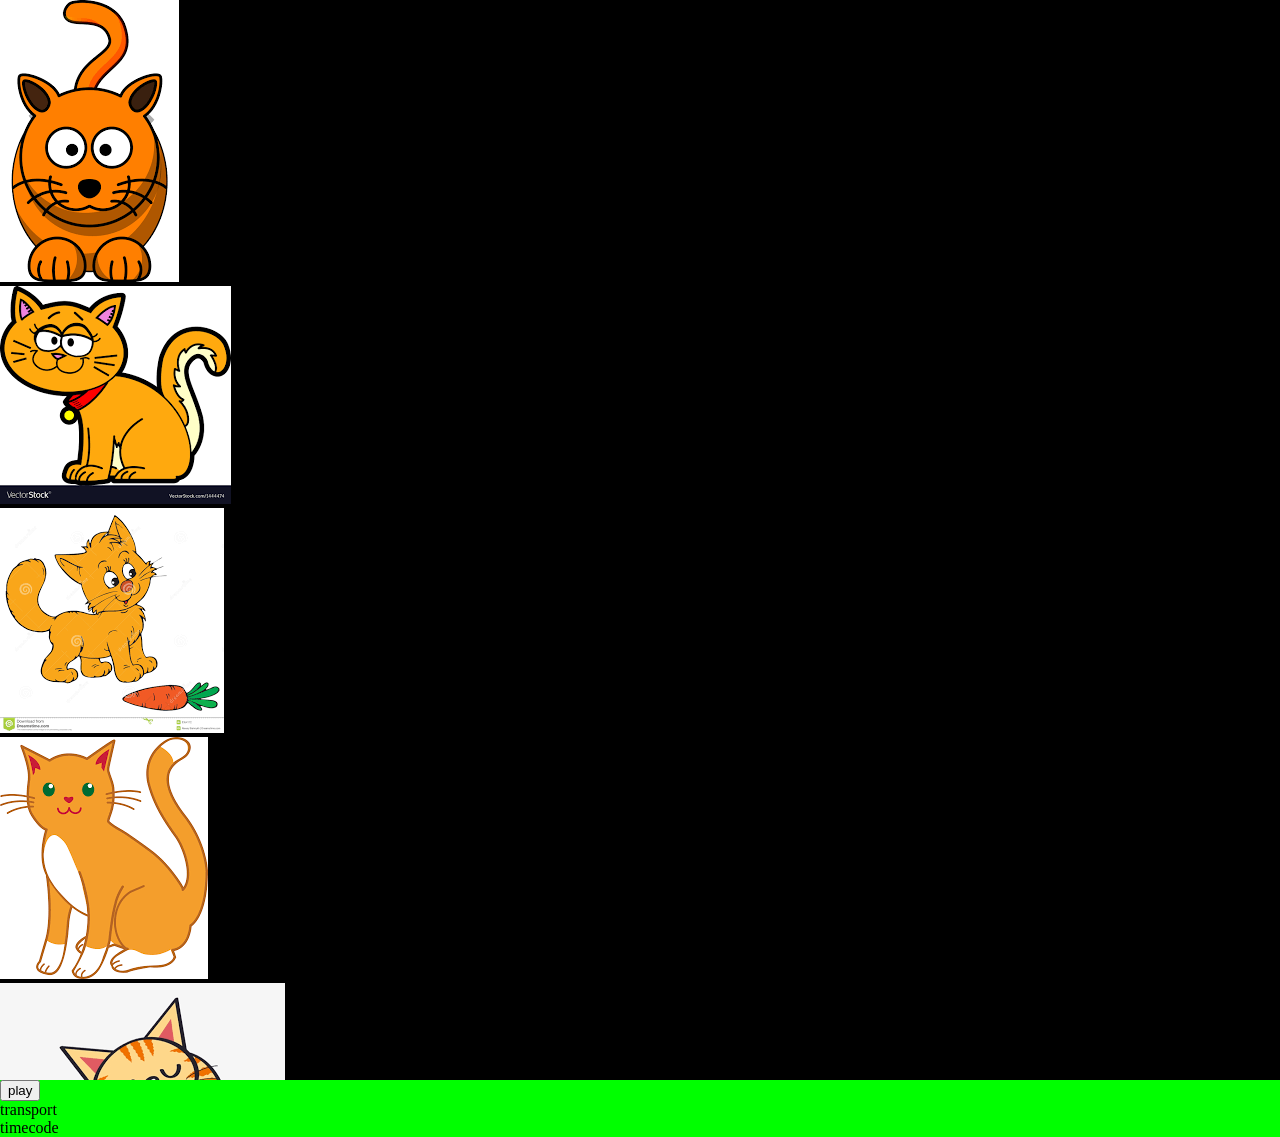
==== alan/index.html @ a13b0baf "Prototype 0 #1" ====
<!DOCTYPE html>
<html lang="en">
  <head>
    <meta charset="UTF-8" />
    <meta name="viewport" content="width=device-width, initial-scale=1.0" />
    <meta http-equiv="X-UA-Compatible" content="ie=edge" />
    <title>Document</title>
    <link rel="stylesheet" href="./css/styles.css" />
    <link rel="stylesheet" href="./css/family.css" />
  </head>
  <body>
    <!-- The scene element will be rendered to the video file. -->
    <div id="scene">
      <div id="dad" class="family">
        <div class="layer1">
          <div class="layer2">
            <img class="img" src="images/dad.png"></img>
          </div>          
        </div>        
      </div>      
      <div id="mom" class="family">
        <div class="layer1">
          <div class="layer2">
            <img class="img" src="images/mom.png"></img>
          </div>          
        </div>        
      </div>      
      <div id="bro" class="family">
        <div class="layer1">
          <div class="layer2">
            <img class="img" src="images/bro.png"></img>
          </div>          
        </div>        
      </div>      
      <div id="sis" class="family">
        <div class="layer1">
          <div class="layer2">
            <img class="img" src="images/sis.png"></img>
          </div>          
        </div>        
      </div>      
      <div id="beb" class="family">
        <div class="layer1">
          <div class="layer2">
            <img class="img" src="images/beb.png"></img>
          </div>          
        </div>        
      </div>
    </div>
      
    <button type="button" id="play">play</button>
    <div id="transport">transport</div>
    <div id="timecode">timecode</div>

    <audio id="song" src="audio/ff_type_001.mp3"></audio>
    <audio id="tick" src="audio/tick.wav"></audio>
    
    <script src="https://ajax.googleapis.com/ajax/libs/jquery/3.5.1/jquery.min.js"></script>
    <script src="https://cdnjs.cloudflare.com/ajax/libs/gsap/3.5.1/gsap.min.js"></script>
    <script type="module" src="./js/script.js"></script>
    <script src="./js/init.js"></script>
  </body>
</html>
---- alan/css/styles.css ----
:root {
    background: #0f0;
  }
  
  :root.is-transparent {
    background: transparent;
  }
  
  body {
    margin: 0;
    padding: 0;
  }
  
  #scene {
    background: #000;
    color: white;
    width: 1920px;
    height: 1080px;
    overflow: hidden;
    contain: strict;
  }
  
  :root.is-transparent #scene {
    background: transparent;
  }
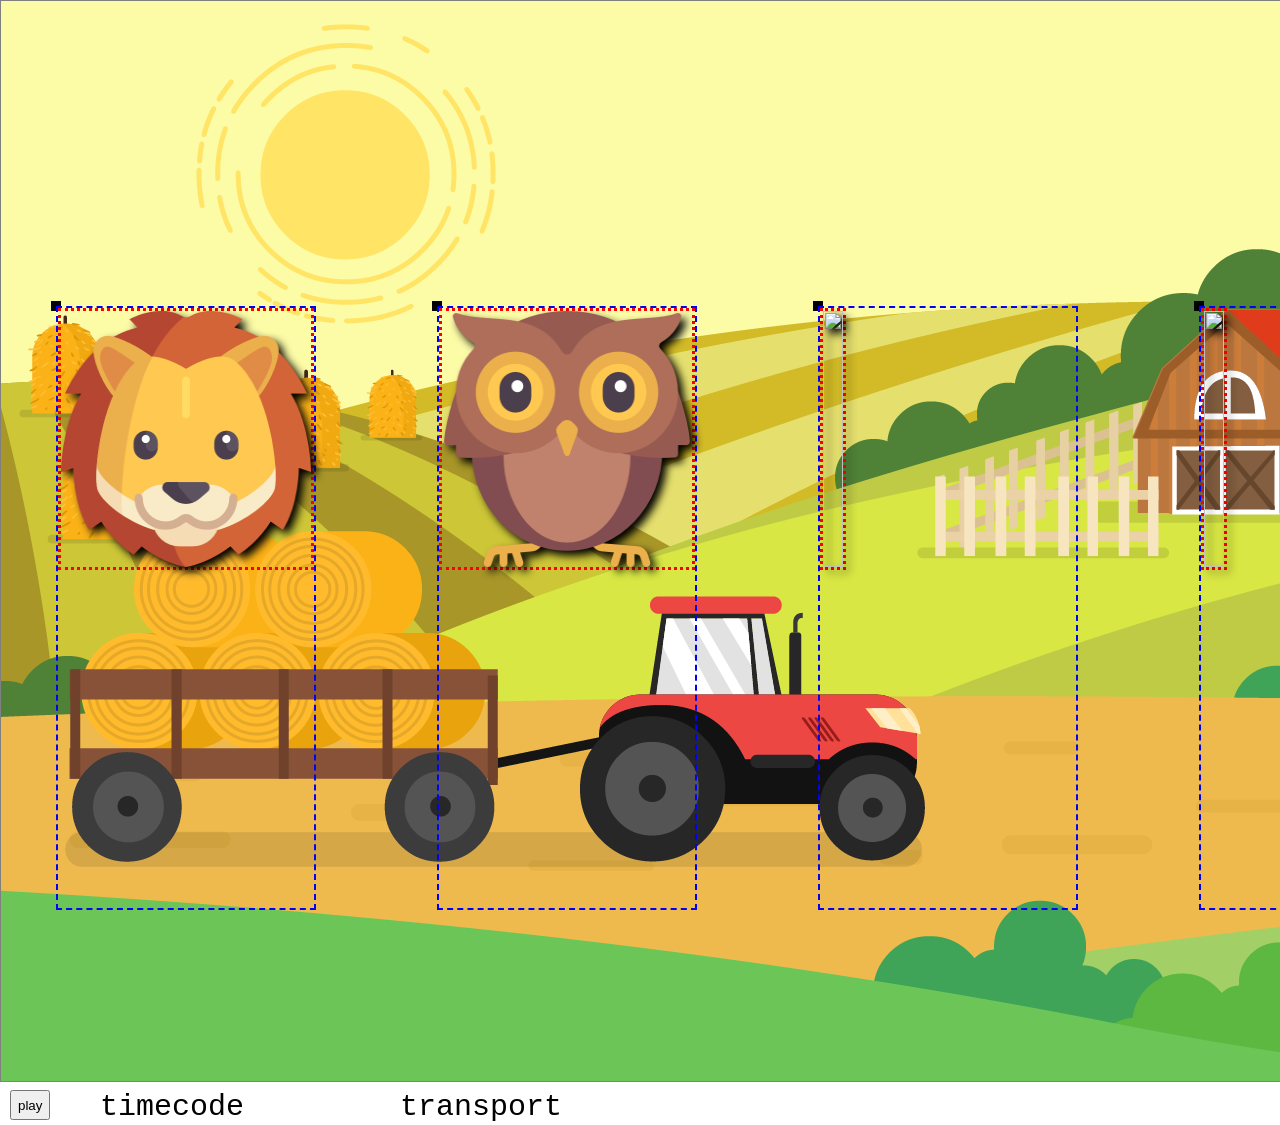
==== commit e80fcfa7: "Prototype 0 #1 complete" ====
--- a/alan/index.html
+++ b/alan/index.html
@@ -57,7 +57,7 @@
     
     <script src="https://ajax.googleapis.com/ajax/libs/jquery/3.5.1/jquery.min.js"></script>
     <script src="https://cdnjs.cloudflare.com/ajax/libs/gsap/3.5.1/gsap.min.js"></script>
-    <script type="module" src="./js/script.js"></script>
+    <script type="module" src="./js/main.js"></script>
     <script src="./js/init.js"></script>
   </body>
 </html>
--- a/alan/css/styles.css
+++ b/alan/css/styles.css
@@ -1,25 +1,53 @@
 :root {
-    background: #0f0;
-  }
+}
   
-  :root.is-transparent {
-    background: transparent;
-  }
+:root.is-transparent {
+  background: transparent;
+}
   
-  body {
-    margin: 0;
-    padding: 0;
-  }
+body {
+  margin: 0;
+  padding: 0;
+}
   
-  #scene {
-    background: #000;
-    color: white;
-    width: 1920px;
-    height: 1080px;
-    overflow: hidden;
-    contain: strict;
-  }
+#transport {
+  position: absolute;
+  left: 400px;
+  top: 1090px;
+  font-family: monospace;
+  font-size: 30px;
+}
+
+#timecode {
+  position: absolute;
+  left: 100px;
+  top: 1090px;
+  font-family: monospace;
+  font-size: 30px;
+}
+
+#play {
+  position: absolute;
+  left: 10px;
+  top: 1090px;
+  width: 40px;
+  height: 30px;
+}
+
+#scene {
+  width: 1920px;
+  height: 1080px;
+  contain: strict;
+  background-image: url(../images/farm.png);
+  overflow: hidden;
+  border-width: 1px;
+  border-style: solid;
+  border-color: grey;
+  border-image: initial;
+}
+
+
   
-  :root.is-transparent #scene {
-    background: transparent;
-  }+:root.is-transparent #scene {
+  background: transparent;
+}
--- a/alan/css/family.css
+++ b/alan/css/family.css
@@ -0,0 +1,34 @@
+.family {
+    position: absolute;
+    top: 300px;
+    z-index: -10;
+    border-width: 5px;
+    border-style: dashed;
+    border-color: black;
+    border-image: initial;
+}
+
+.layer1 {
+    position: absolute;
+    width: 256px;
+    height: 600px;
+    border-width: 2px;
+    border-style: dashed;
+    border-color: blue;
+    border-image: initial;
+}
+
+.layer2 {
+    position: absolute;
+    height: 256px;
+    border-width: 3px;
+    border-style: dotted;
+    border-color: red;
+    border-image: initial;
+}
+
+.img {
+    filter: drop-shadow(rgb(0, 0, 0) 5px 5px 4px);
+    width: 100%;
+    height: 100%;
+}
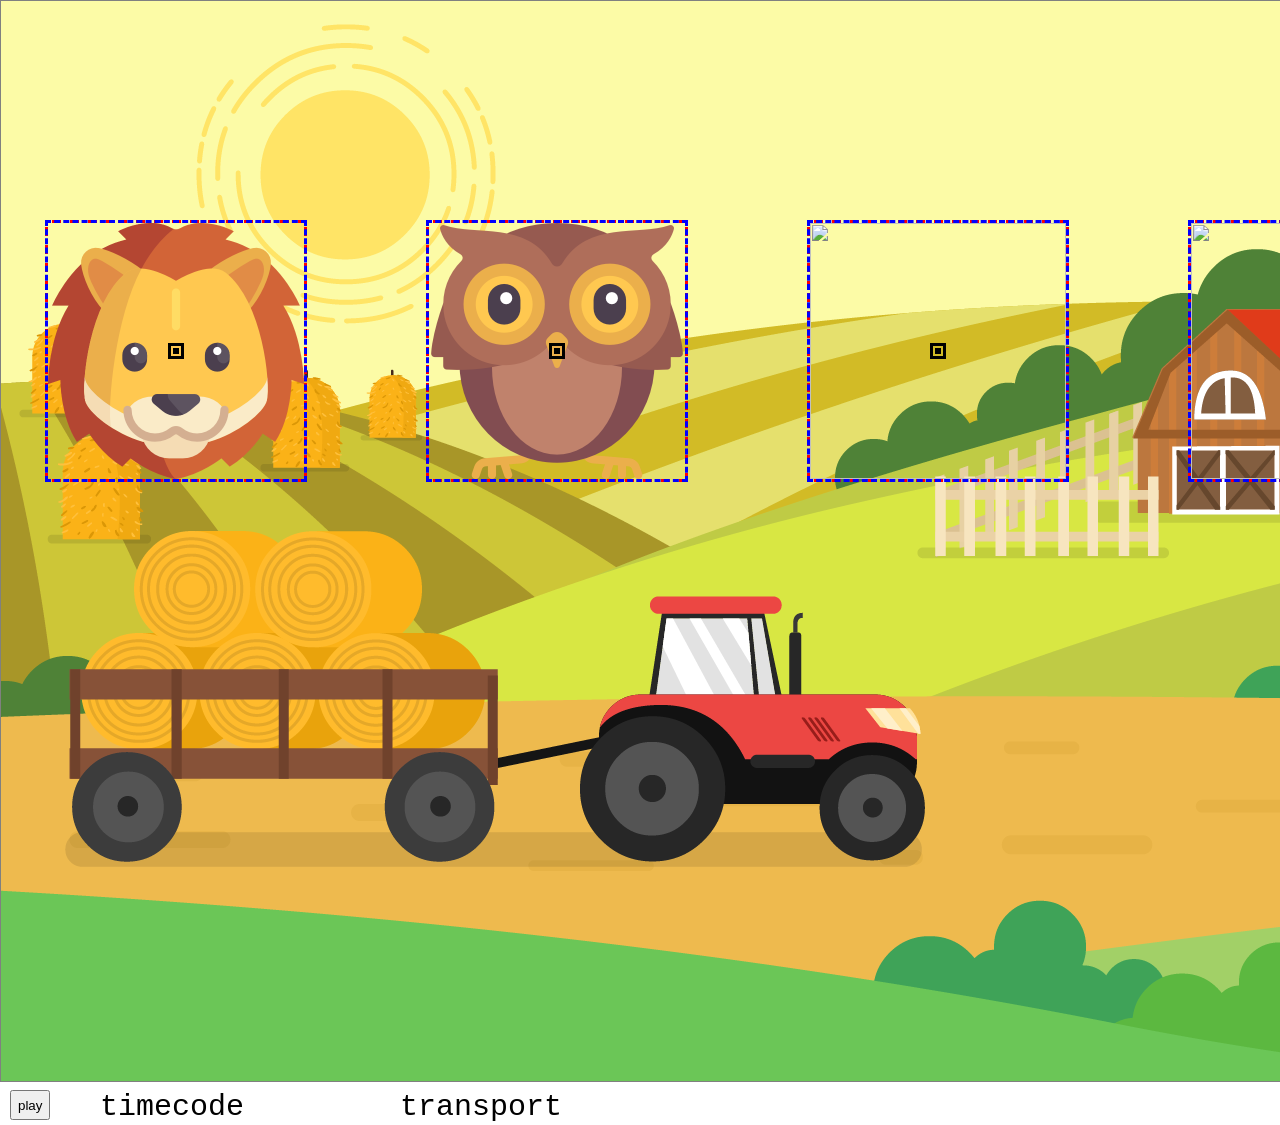
==== commit 8237538f: "Wg(Widget) Class #2" ====
--- a/alan/index.html
+++ b/alan/index.html
@@ -6,48 +6,13 @@
     <meta http-equiv="X-UA-Compatible" content="ie=edge" />
     <title>Document</title>
     <link rel="stylesheet" href="./css/styles.css" />
-    <link rel="stylesheet" href="./css/family.css" />
+    <link rel="stylesheet" href="./css/ui.css" />
+    <link rel="stylesheet" href="./css/layer.css" />
   </head>
   <body>
     <!-- The scene element will be rendered to the video file. -->
     <div id="scene">
-      <div id="dad" class="family">
-        <div class="layer1">
-          <div class="layer2">
-            <img class="img" src="images/dad.png"></img>
-          </div>          
-        </div>        
-      </div>      
-      <div id="mom" class="family">
-        <div class="layer1">
-          <div class="layer2">
-            <img class="img" src="images/mom.png"></img>
-          </div>          
-        </div>        
-      </div>      
-      <div id="bro" class="family">
-        <div class="layer1">
-          <div class="layer2">
-            <img class="img" src="images/bro.png"></img>
-          </div>          
-        </div>        
-      </div>      
-      <div id="sis" class="family">
-        <div class="layer1">
-          <div class="layer2">
-            <img class="img" src="images/sis.png"></img>
-          </div>          
-        </div>        
-      </div>      
-      <div id="beb" class="family">
-        <div class="layer1">
-          <div class="layer2">
-            <img class="img" src="images/beb.png"></img>
-          </div>          
-        </div>        
-      </div>
-    </div>
-      
+    </div>      
     <button type="button" id="play">play</button>
     <div id="transport">transport</div>
     <div id="timecode">timecode</div>
--- a/alan/css/styles.css
+++ b/alan/css/styles.css
@@ -1,38 +1,22 @@
 :root {
 }
-  
 :root.is-transparent {
   background: transparent;
 }
-  
+:root.is-transparent #scene {
+  background: transparent;
+}
+
 body {
   margin: 0;
   padding: 0;
 }
-  
-#transport {
-  position: absolute;
-  left: 400px;
-  top: 1090px;
-  font-family: monospace;
-  font-size: 30px;
-}
+img {
+  display: block;
+  width: 100%;
+  height: 100%;
 
-#timecode {
-  position: absolute;
-  left: 100px;
-  top: 1090px;
-  font-family: monospace;
-  font-size: 30px;
-}
-
-#play {
-  position: absolute;
-  left: 10px;
-  top: 1090px;
-  width: 40px;
-  height: 30px;
-}
+}  
 
 #scene {
   width: 1920px;
@@ -44,10 +28,4 @@
   border-style: solid;
   border-color: grey;
   border-image: initial;
-}
-
-
-  
-:root.is-transparent #scene {
-  background: transparent;
 }
--- a/alan/css/ui.css
+++ b/alan/css/ui.css
@@ -0,0 +1,21 @@
+#transport {
+    position: absolute;
+    left: 400px;
+    top: 1090px;
+    font-family: monospace;
+    font-size: 30px;
+  }
+  #timecode {
+    position: absolute;
+    left: 100px;
+    top: 1090px;
+    font-family: monospace;
+    font-size: 30px;
+  }
+  #play {
+    position: absolute;
+    left: 10px;
+    top: 1090px;
+    width: 40px;
+    height: 30px;
+  }
--- a/alan/css/layer.css
+++ b/alan/css/layer.css
@@ -0,0 +1,27 @@
+.layer {
+    position: absolute;  
+  }
+  .layer::after {
+    position: absolute;
+    top: 50%;
+    left: 50%;
+    width: 10px;
+    height: 10px;
+    content: close-quote;
+    outline: solid 3px;
+    outline-color: inherit;
+    transform: translate(-50%, -50%);    
+  }
+  
+  .P {
+    outline: solid 3px black;
+    z-index: -100;
+  }
+  .A {
+    outline: dashed 3px blue;
+    z-index: -200;
+  }
+  .C {
+    outline: dotted 3px red;
+    z-index: -300;
+  }
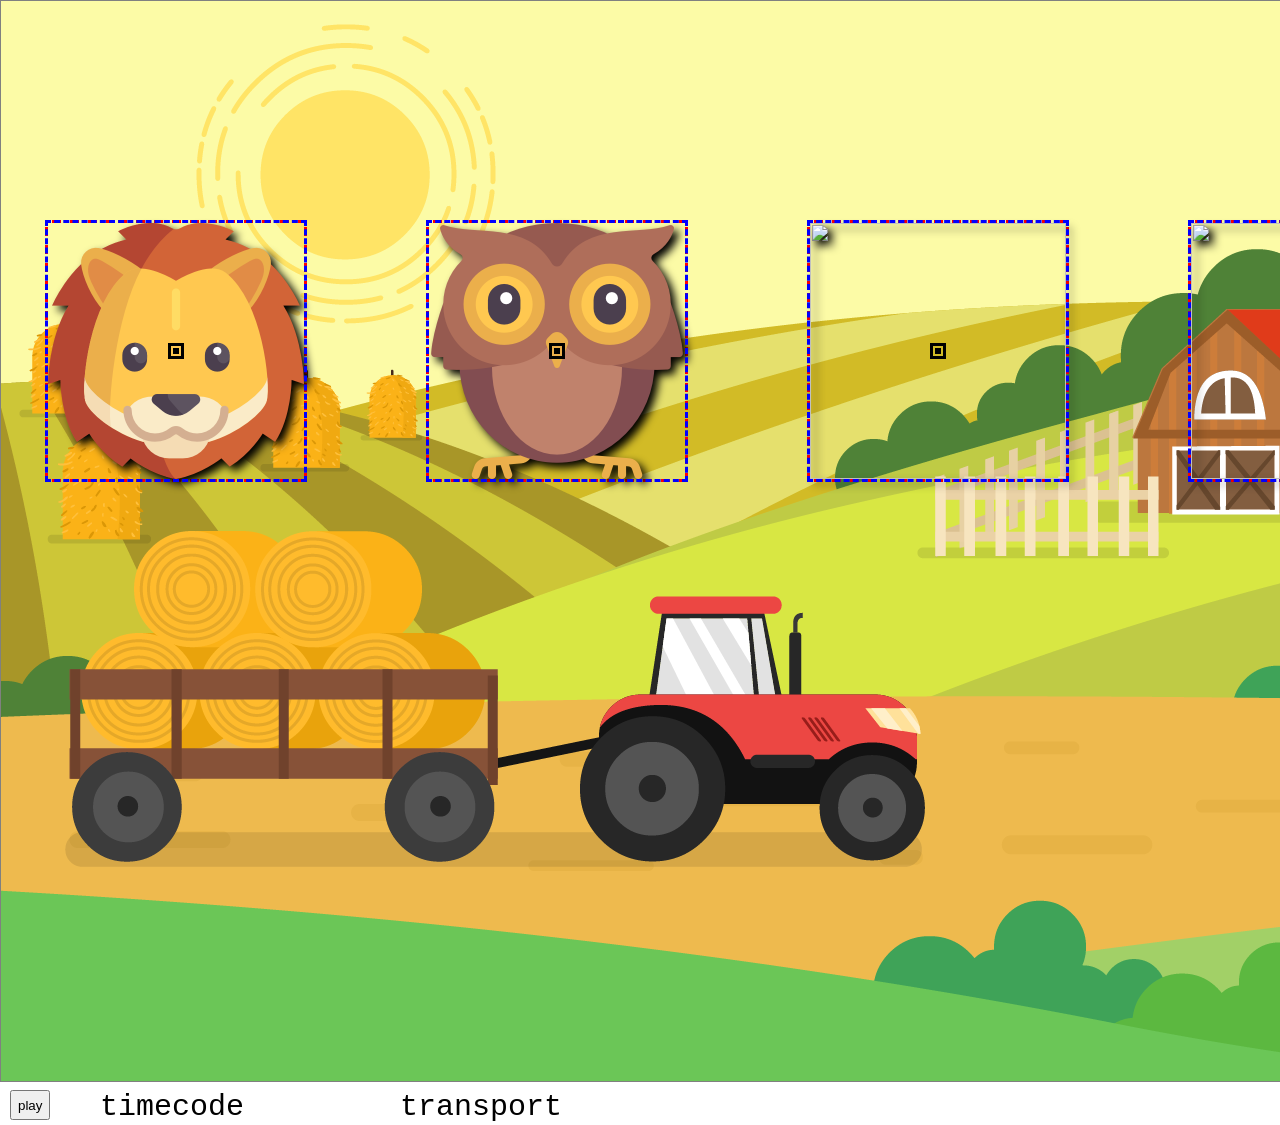
==== commit 0eea1093: "Choreo Class #3" ====
--- a/alan/index.html
+++ b/alan/index.html
@@ -24,5 +24,6 @@
     <script src="https://cdnjs.cloudflare.com/ajax/libs/gsap/3.5.1/gsap.min.js"></script>
     <script type="module" src="./js/main.js"></script>
     <script src="./js/init.js"></script>
+    
   </body>
 </html>
--- a/alan/css/layer.css
+++ b/alan/css/layer.css
@@ -1,27 +1,31 @@
 .layer {
     position: absolute;  
   }
-  .layer::after {
-    position: absolute;
-    top: 50%;
-    left: 50%;
-    width: 10px;
-    height: 10px;
-    content: close-quote;
-    outline: solid 3px;
-    outline-color: inherit;
-    transform: translate(-50%, -50%);    
-  }
-  
-  .P {
-    outline: solid 3px black;
-    z-index: -100;
-  }
-  .A {
-    outline: dashed 3px blue;
-    z-index: -200;
-  }
-  .C {
-    outline: dotted 3px red;
-    z-index: -300;
-  }+.layer::after {
+  position: absolute;
+  top: 50%;
+  left: 50%;
+  width: 10px;
+  height: 10px;
+  content: close-quote;
+  outline: solid 3px;
+  outline-color: inherit;
+  transform: translate(-50%, -50%);    
+}
+
+.P {
+  outline: solid 3px black;
+  z-index: -100;
+}
+.A {
+  outline: dashed 3px blue;
+  z-index: -200;
+}
+.C {    
+  outline: dotted 3px red;
+  z-index: -300;
+}
+.C > img {
+  filter: drop-shadow(rgb(0, 0, 0) 5px 5px 4px);
+}
+
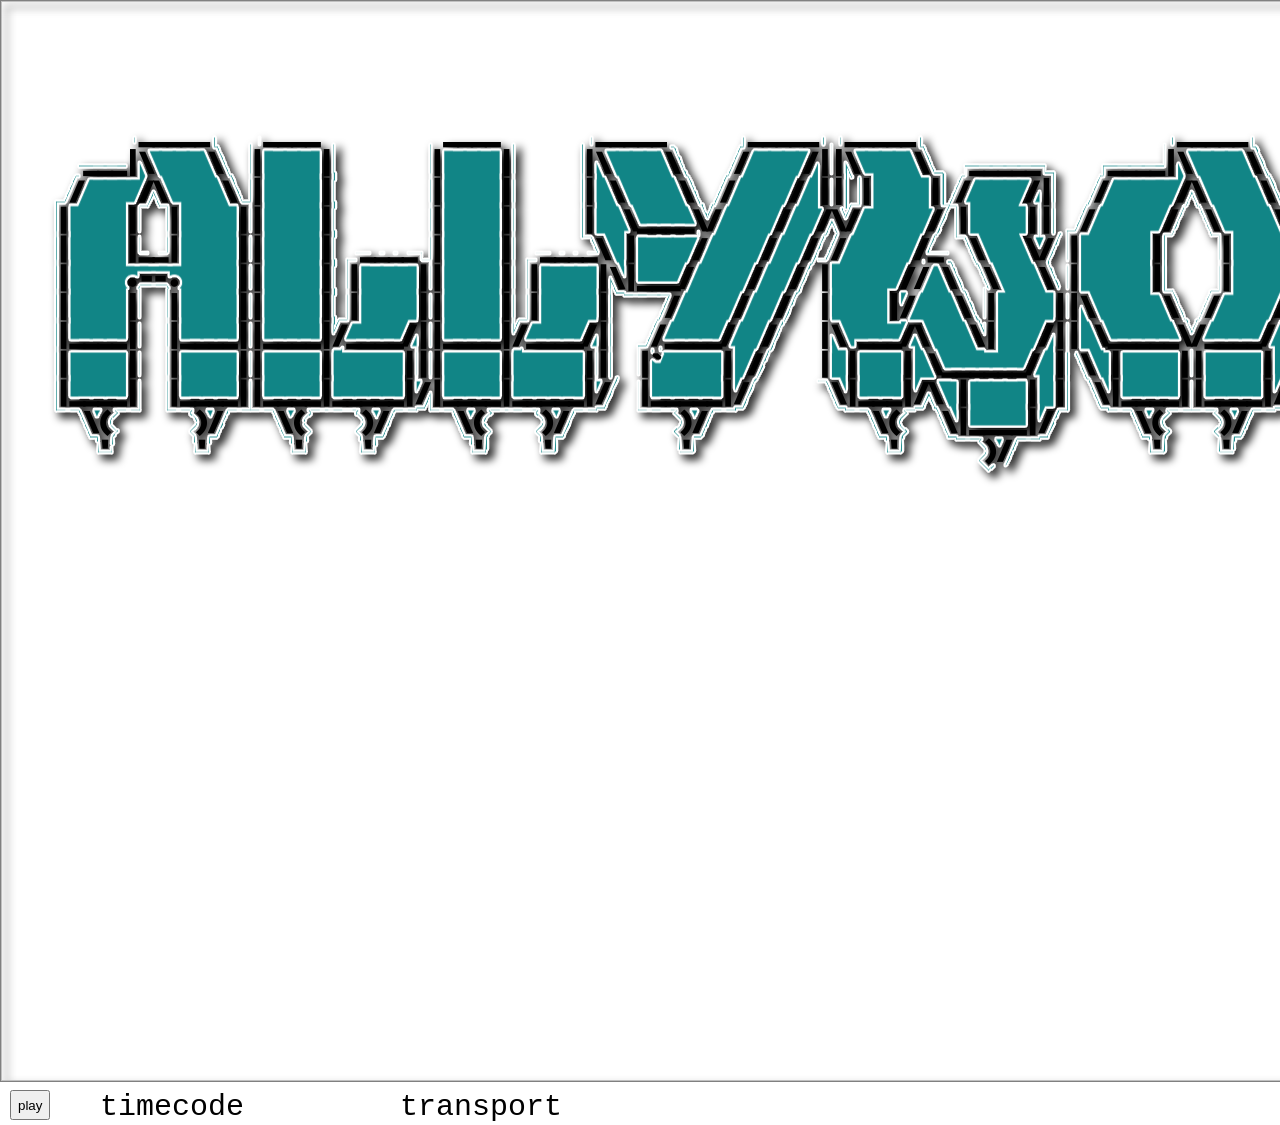
==== commit 02e5d050: "Create Intro-Title-Outro #18" ====
--- a/alan/index.html
+++ b/alan/index.html
@@ -17,9 +17,8 @@
     <div id="transport">transport</div>
     <div id="timecode">timecode</div>
 
-    <audio id="song" src="audio/ff_type_001.mp3"></audio>
-    <audio id="tick" src="audio/tick.wav"></audio>
-    
+    <audio id="song" src="audio/allyworld_outro.wav"></audio>
+
     <script src="https://ajax.googleapis.com/ajax/libs/jquery/3.5.1/jquery.min.js"></script>
     <script src="https://cdnjs.cloudflare.com/ajax/libs/gsap/3.5.1/gsap.min.js"></script>
     <script type="module" src="./js/main.js"></script>
--- a/alan/css/styles.css
+++ b/alan/css/styles.css
@@ -13,16 +13,14 @@
 }
 img {
   display: block;
-  width: 100%;
-  height: 100%;
-
+  position: absolute;
+  z-index: inherit;
 }  
 
 #scene {
   width: 1920px;
   height: 1080px;
   contain: strict;
-  background-image: url(../images/farm.png);
   overflow: hidden;
   border-width: 1px;
   border-style: solid;
--- a/alan/css/layer.css
+++ b/alan/css/layer.css
@@ -8,24 +8,38 @@
   width: 10px;
   height: 10px;
   content: close-quote;
-  outline: solid 3px;
-  outline-color: inherit;
   transform: translate(-50%, -50%);    
 }
 
+/*
 .P {
-  outline: solid 3px black;
   z-index: -100;
 }
 .A {
-  outline: dashed 3px blue;
   z-index: -200;
 }
 .C {    
-  outline: dotted 3px red;
   z-index: -300;
 }
-.C > img {
+*/
+/* .C > img {
+  filter: drop-shadow(rgb(0, 0, 0) 5px 5px 4px);
+} */
+
+.fit {
+  width: 100%;
+  height: 100%;  
+}
+
+.shadow {
   filter: drop-shadow(rgb(0, 0, 0) 5px 5px 4px);
 }
 
+.overflow {
+  width: initial;
+  height: initial;
+}
+
+.blur {
+  filter: blur(8px);
+}
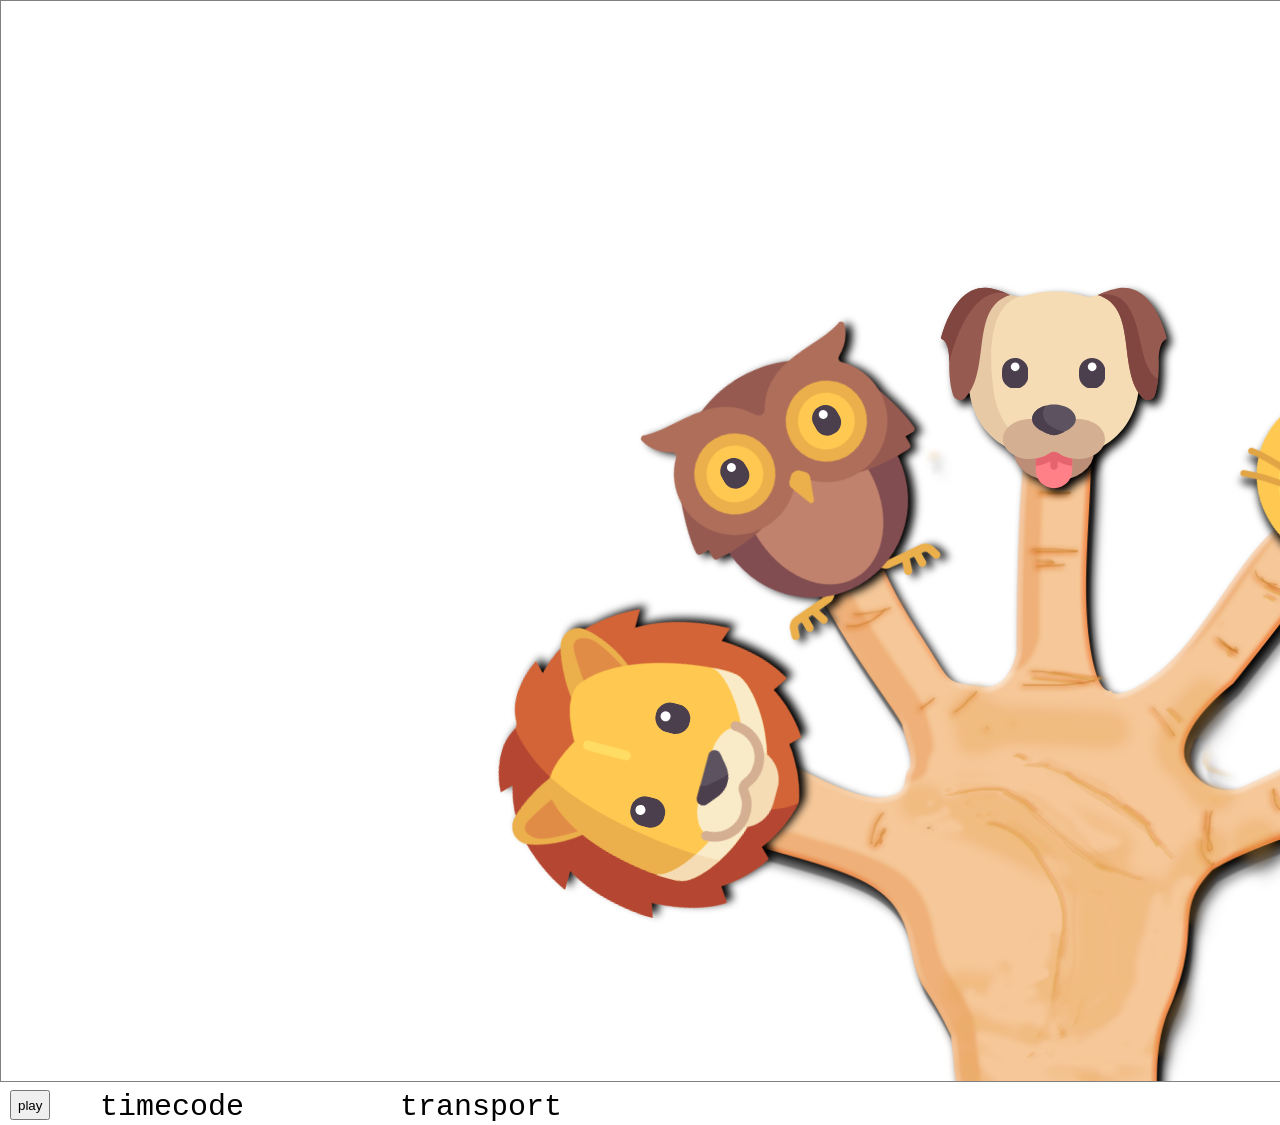
==== commit a50b67cc: "Create Intro-Title-Outro #18" ====
--- a/alan/index.html
+++ b/alan/index.html
@@ -17,7 +17,7 @@
     <div id="transport">transport</div>
     <div id="timecode">timecode</div>
 
-    <audio id="song" src="audio/allyworld_outro.wav"></audio>
+    <audio id="song" src="audio/allyworld_title.mp3"></audio>
 
     <script src="https://ajax.googleapis.com/ajax/libs/jquery/3.5.1/jquery.min.js"></script>
     <script src="https://cdnjs.cloudflare.com/ajax/libs/gsap/3.5.1/gsap.min.js"></script>
--- a/alan/css/layer.css
+++ b/alan/css/layer.css
@@ -34,6 +34,9 @@
 .shadow {
   filter: drop-shadow(rgb(0, 0, 0) 5px 5px 4px);
 }
+.shadow-pink {
+  filter: drop-shadow(rgb(100, 0, 0) 1px 1px 1px);
+}
 
 .overflow {
   width: initial;
@@ -42,4 +45,8 @@
 
 .blur {
   filter: blur(8px);
+}
+
+.blur-2 {
+  filter: blur(2px);
 }
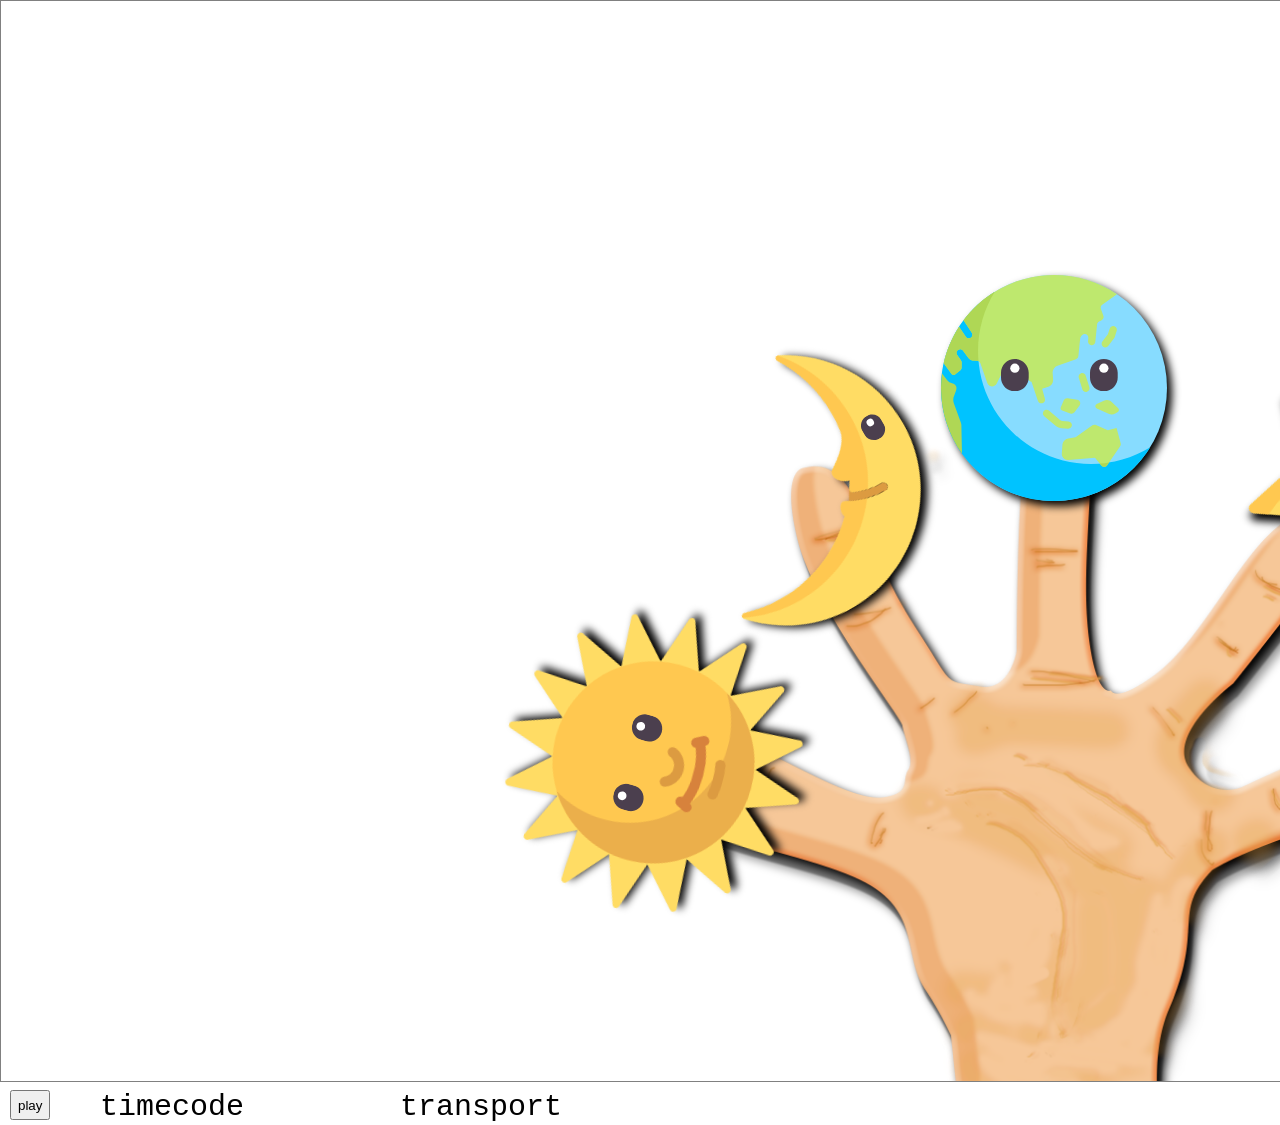
==== commit d7995581: "update" ====
--- a/alan/index.html
+++ b/alan/index.html
@@ -17,7 +17,7 @@
     <div id="transport">transport</div>
     <div id="timecode">timecode</div>
 
-    <audio id="song" src="audio/allyworld_title.mp3"></audio>
+    <audio id="song" src="audio/allyworld_song.ogg"></audio>
 
     <script src="https://ajax.googleapis.com/ajax/libs/jquery/3.5.1/jquery.min.js"></script>
     <script src="https://cdnjs.cloudflare.com/ajax/libs/gsap/3.5.1/gsap.min.js"></script>
